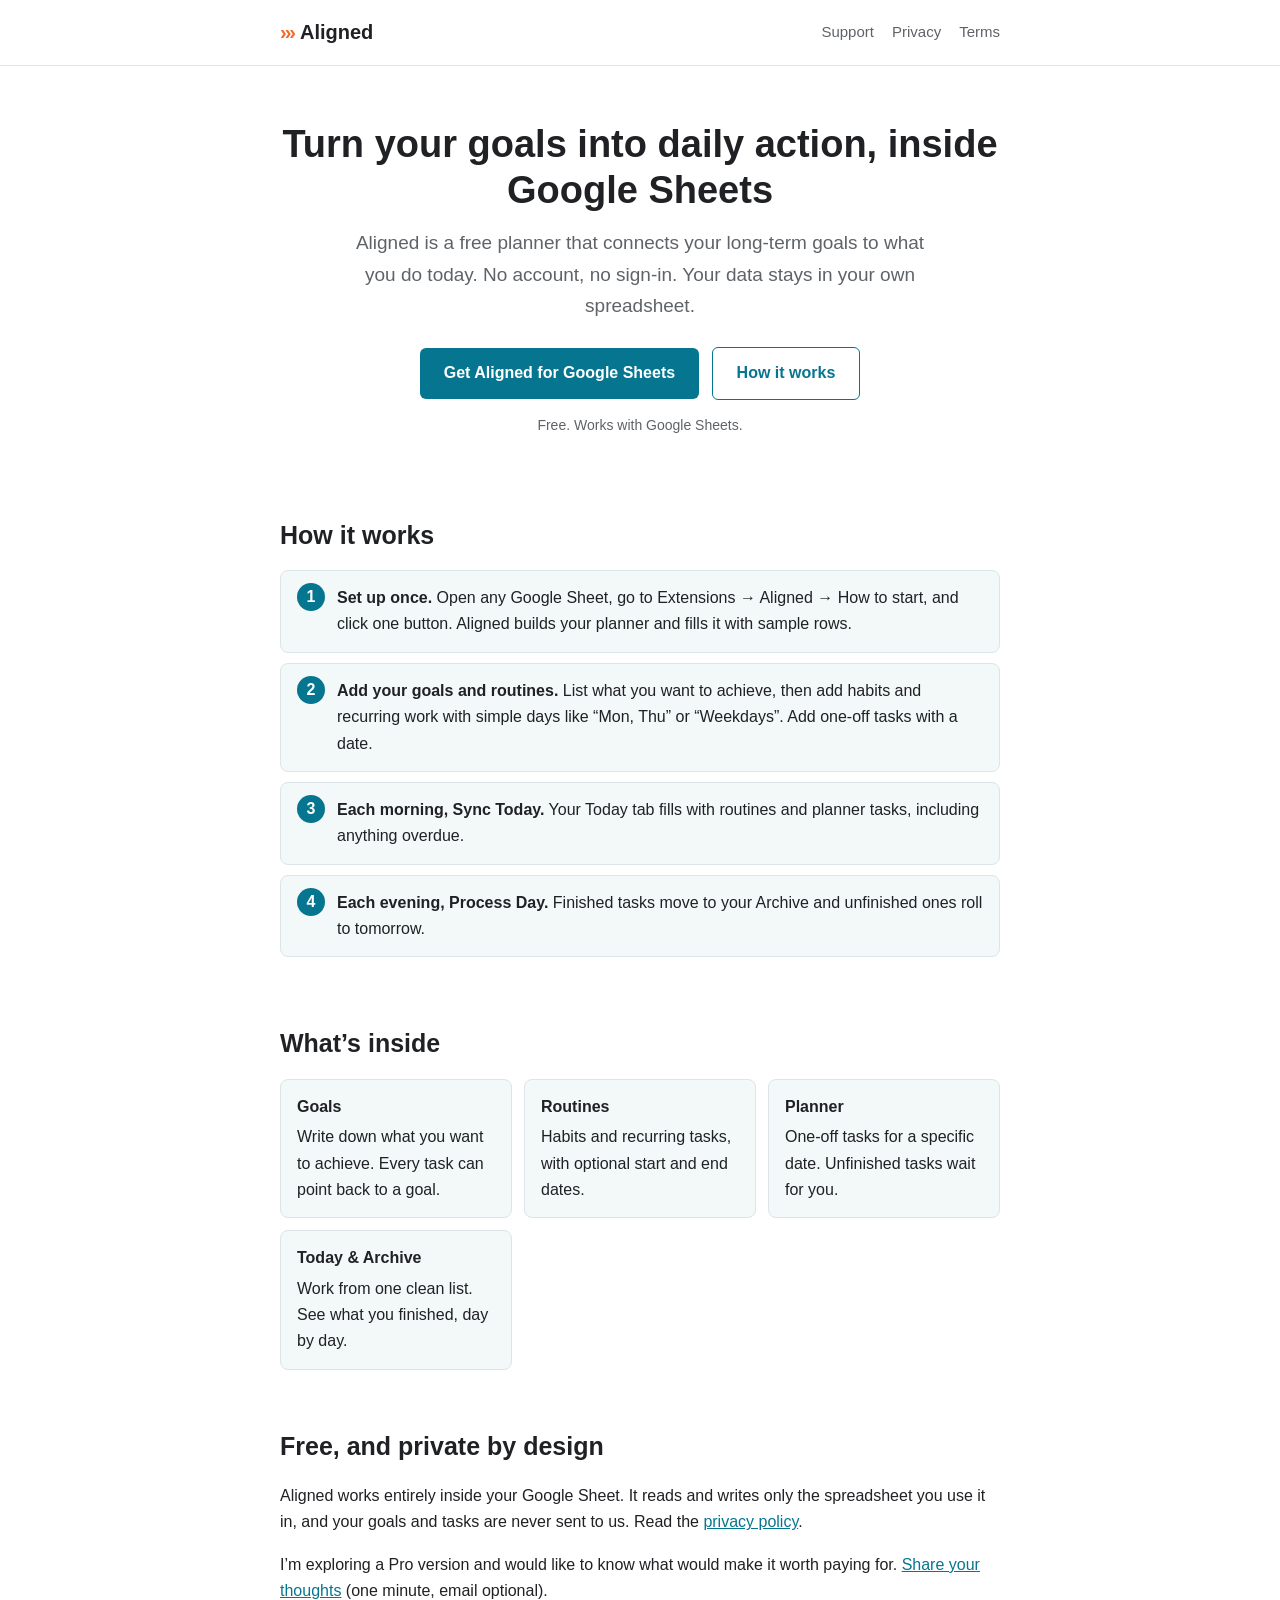
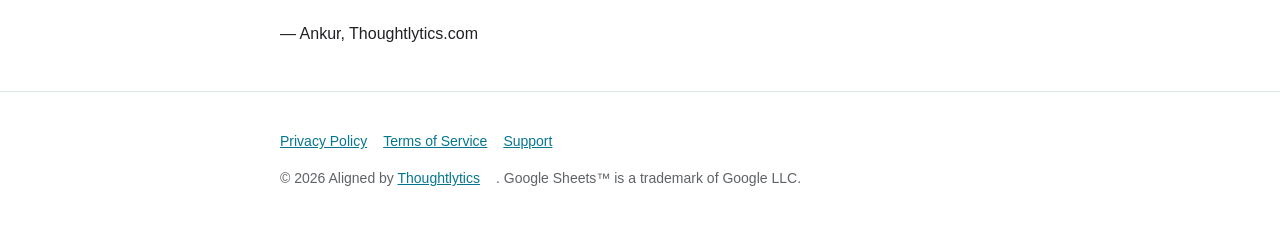
==== index.html @ 9a5f4f5d "website github version 1.0 website is being moved from hosting account to Github" ====
<!DOCTYPE html>
<html lang="en">
<head>
<meta charset="utf-8">
<meta name="viewport" content="width=device-width, initial-scale=1">
<title>Aligned: goals to daily action in Google Sheets</title>
<meta name="description" content="A free planner for Google Sheets that connects your long-term goals to your daily actions.">
<link rel="canonical" href="https://aligned.thoughtlytics.com/">
<link rel="stylesheet" href="/style.css">
</head>
<body>
<header class="site"><div class="wrap">
<a class="logo" href="/"><span class="chev">&rsaquo;&rsaquo;&rsaquo;</span>Aligned</a>
<nav><a href="/support/">Support</a><a href="/privacy/">Privacy</a><a href="/terms/">Terms</a></nav>
</div></header>
<main>
<div class="wrap hero">
<h1>Turn your goals into daily action, inside Google Sheets</h1>
<p class="sub">Aligned is a free planner that connects your long-term goals to what you do today. No account, no sign-in. Your data stays in your own spreadsheet.</p>
<a class="btn" href="https://workspace.google.com/marketplace/app/aligned/665090040611">Get Aligned for Google Sheets</a>
<a class="btn alt" href="#how">How it works</a>
<p class="note">Free. Works with Google Sheets.</p>
</div>

<div class="wrap" id="how"><section>
<h2>How it works</h2>
<ol class="steps">
<li><b>Set up once.</b> Open any Google Sheet, go to Extensions &rarr; Aligned &rarr; How to start, and click one button. Aligned builds your planner and fills it with sample rows.</li>
<li><b>Add your goals and routines.</b> List what you want to achieve, then add habits and recurring work with simple days like &ldquo;Mon, Thu&rdquo; or &ldquo;Weekdays&rdquo;. Add one-off tasks with a date.</li>
<li><b>Each morning, Sync Today.</b> Your Today tab fills with routines and planner tasks, including anything overdue.</li>
<li><b>Each evening, Process Day.</b> Finished tasks move to your Archive and unfinished ones roll to tomorrow.</li>
</ol>
</section></div>

<div class="wrap"><section>
<h2>What&rsquo;s inside</h2>
<div class="grid">
<div class="card"><b>Goals</b>Write down what you want to achieve. Every task can point back to a goal.</div>
<div class="card"><b>Routines</b>Habits and recurring tasks, with optional start and end dates.</div>
<div class="card"><b>Planner</b>One-off tasks for a specific date. Unfinished tasks wait for you.</div>
<div class="card"><b>Today &amp; Archive</b>Work from one clean list. See what you finished, day by day.</div>
</div>
</section></div>

<div class="wrap"><section>
<h2>Free, and private by design</h2>
<p>Aligned works entirely inside your Google Sheet. It reads and writes only the spreadsheet you use it in, and your goals and tasks are never sent to us. Read the <a href="/privacy/">privacy policy</a>.</p>
<p>I&rsquo;m exploring a Pro version and would like to know what would make it worth paying for. <a href="https://forms.gle/t8h22To7EfWL4LYq5">Share your thoughts</a> (one minute, email optional).</p>
<p>&mdash; Ankur, Thoughtlytics.com</p>
</section></div>
</main>
<footer class="site"><div class="wrap">
<p><a href="/privacy/">Privacy Policy</a><a href="/terms/">Terms of Service</a><a href="/support/">Support</a></p>
<p>&copy; 2026 Aligned by <a href="https://www.thoughtlytics.com">Thoughtlytics</a>. Google Sheets&trade; is a trademark of Google LLC.</p>
</div></footer>
</body>
</html>
---- style.css ----
:root{--bg:#ffffff;--fg:#202124;--muted:#5f6368;--brand:#067690;--accent:#f26a2e;--card:#f3f8f9;--line:#dde5e8}
@media (prefers-color-scheme:dark){:root{--bg:#12181b;--fg:#e8eaed;--muted:#9aa0a6;--brand:#4cbfdb;--card:#1b2428;--line:#2b373c}}
*{box-sizing:border-box}
html{scroll-behavior:smooth}
body{margin:0;font-family:-apple-system,"Segoe UI",Roboto,Helvetica,Arial,sans-serif;line-height:1.65;color:var(--fg);background:var(--bg)}
a{color:var(--brand)}
.wrap{max-width:760px;margin:0 auto;padding:0 20px}
header.site{border-bottom:1px solid var(--line)}
header.site .wrap{display:flex;align-items:center;justify-content:space-between;padding-top:16px;padding-bottom:16px}
.logo{font-weight:700;font-size:20px;color:var(--fg);text-decoration:none}
.logo .chev{color:var(--accent);letter-spacing:-2px;margin-right:6px}
nav a{margin-left:18px;text-decoration:none;color:var(--muted);font-size:15px}
nav a:hover{color:var(--brand)}
.hero{padding:56px 0 36px;text-align:center}
.hero h1{font-size:38px;line-height:1.2;margin:0 0 14px}
.hero p.sub{font-size:19px;color:var(--muted);margin:0 auto 26px;max-width:600px}
.btn{display:inline-block;background:var(--brand);color:#fff;padding:12px 24px;border-radius:6px;text-decoration:none;font-weight:600}
.btn.alt{background:transparent;color:var(--brand);border:1px solid var(--brand);margin-left:8px}
.note{font-size:14px;color:var(--muted);margin-top:14px}
section{padding:28px 0}
h2{font-size:25px;margin:0 0 14px}
h3{font-size:18px;margin:22px 0 6px}
.steps{counter-reset:s;list-style:none;padding:0;margin:0}
.steps li{counter-increment:s;background:var(--card);border:1px solid var(--line);border-radius:8px;padding:14px 16px 14px 56px;margin-bottom:10px;position:relative}
.steps li:before{content:counter(s);position:absolute;left:16px;top:12px;width:28px;height:28px;border-radius:50%;background:var(--brand);color:#fff;text-align:center;line-height:28px;font-weight:700}
.grid{display:grid;grid-template-columns:repeat(auto-fit,minmax(210px,1fr));gap:12px}
.card{background:var(--card);border:1px solid var(--line);border-radius:8px;padding:14px 16px}
.card b{display:block;margin-bottom:4px}
.doc{padding:36px 0 56px}
.doc h1{font-size:32px;margin:0 0 4px}
.doc .meta{color:var(--muted);font-size:14px;margin-bottom:22px}
.doc ul{padding-left:22px}
.doc li{margin-bottom:6px}
details{background:var(--card);border:1px solid var(--line);border-radius:8px;padding:12px 16px;margin-bottom:10px}
summary{cursor:pointer;font-weight:600}
details p{margin:10px 0 0}
footer.site{border-top:1px solid var(--line);padding:24px 0;font-size:14px;color:var(--muted)}
footer.site a{margin-right:16px}
@media (max-width:560px){.hero h1{font-size:30px}.btn.alt{margin:10px 0 0}nav a{margin-left:12px}}
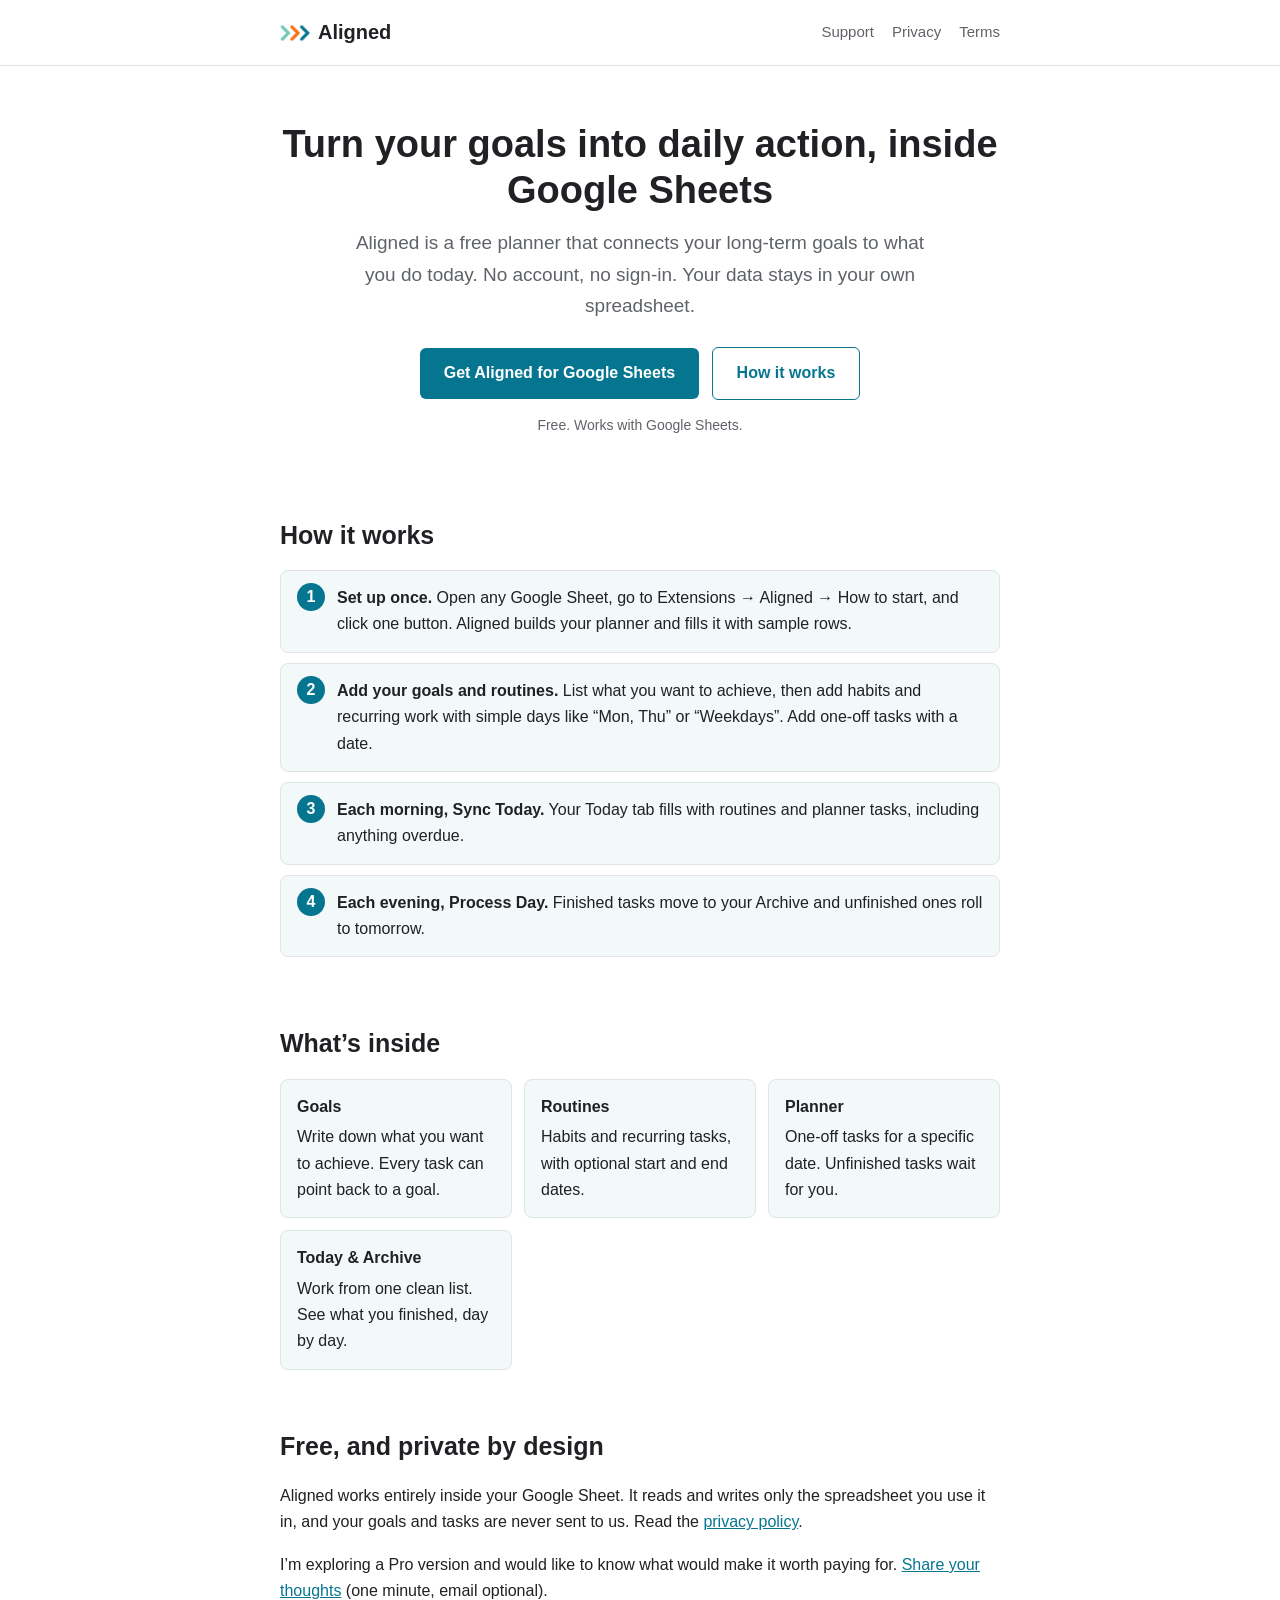
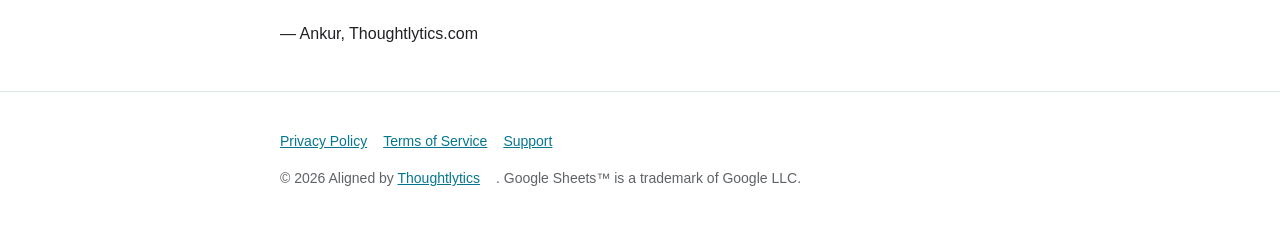
==== commit c962303e: "Add files via upload" ====
--- a/index.html
+++ b/index.html
@@ -6,11 +6,13 @@
 <title>Aligned: goals to daily action in Google Sheets</title>
 <meta name="description" content="A free planner for Google Sheets that connects your long-term goals to your daily actions.">
 <link rel="canonical" href="https://aligned.thoughtlytics.com/">
+<link rel="icon" href="/favicon.ico" sizes="any">
+<link rel="icon" type="image/png" href="/favicon-32x32.png">
 <link rel="stylesheet" href="/style.css">
 </head>
 <body>
 <header class="site"><div class="wrap">
-<a class="logo" href="/"><span class="chev">&rsaquo;&rsaquo;&rsaquo;</span>Aligned</a>
+<a class="logo" href="/"><img src="/logo.png" alt="">Aligned</a>
 <nav><a href="/support/">Support</a><a href="/privacy/">Privacy</a><a href="/terms/">Terms</a></nav>
 </div></header>
 <main>
--- a/style.css
+++ b/style.css
@@ -8,7 +8,8 @@
 header.site{border-bottom:1px solid var(--line)}
 header.site .wrap{display:flex;align-items:center;justify-content:space-between;padding-top:16px;padding-bottom:16px}
 .logo{font-weight:700;font-size:20px;color:var(--fg);text-decoration:none}
-.logo .chev{color:var(--accent);letter-spacing:-2px;margin-right:6px}
+.logo{display:flex;align-items:center}
+.logo img{height:30px;width:auto;margin-right:8px}
 nav a{margin-left:18px;text-decoration:none;color:var(--muted);font-size:15px}
 nav a:hover{color:var(--brand)}
 .hero{padding:56px 0 36px;text-align:center}
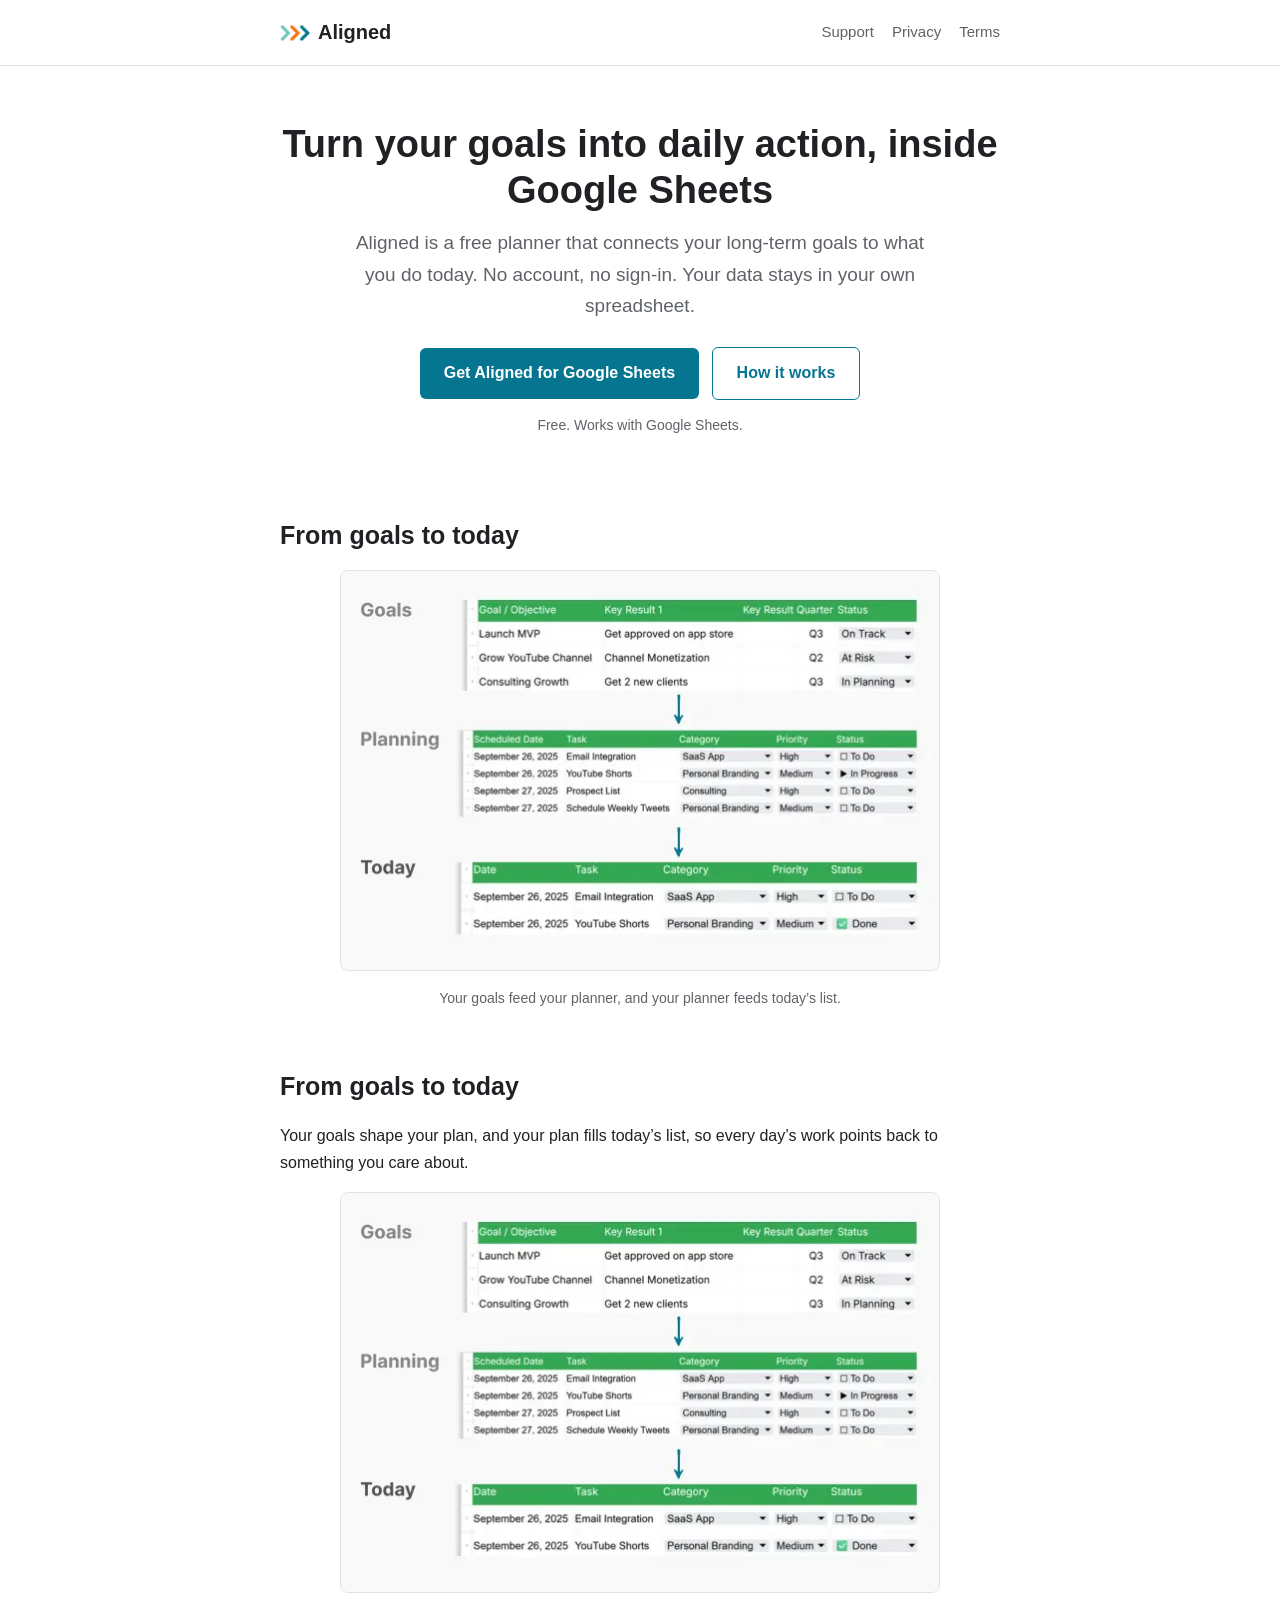
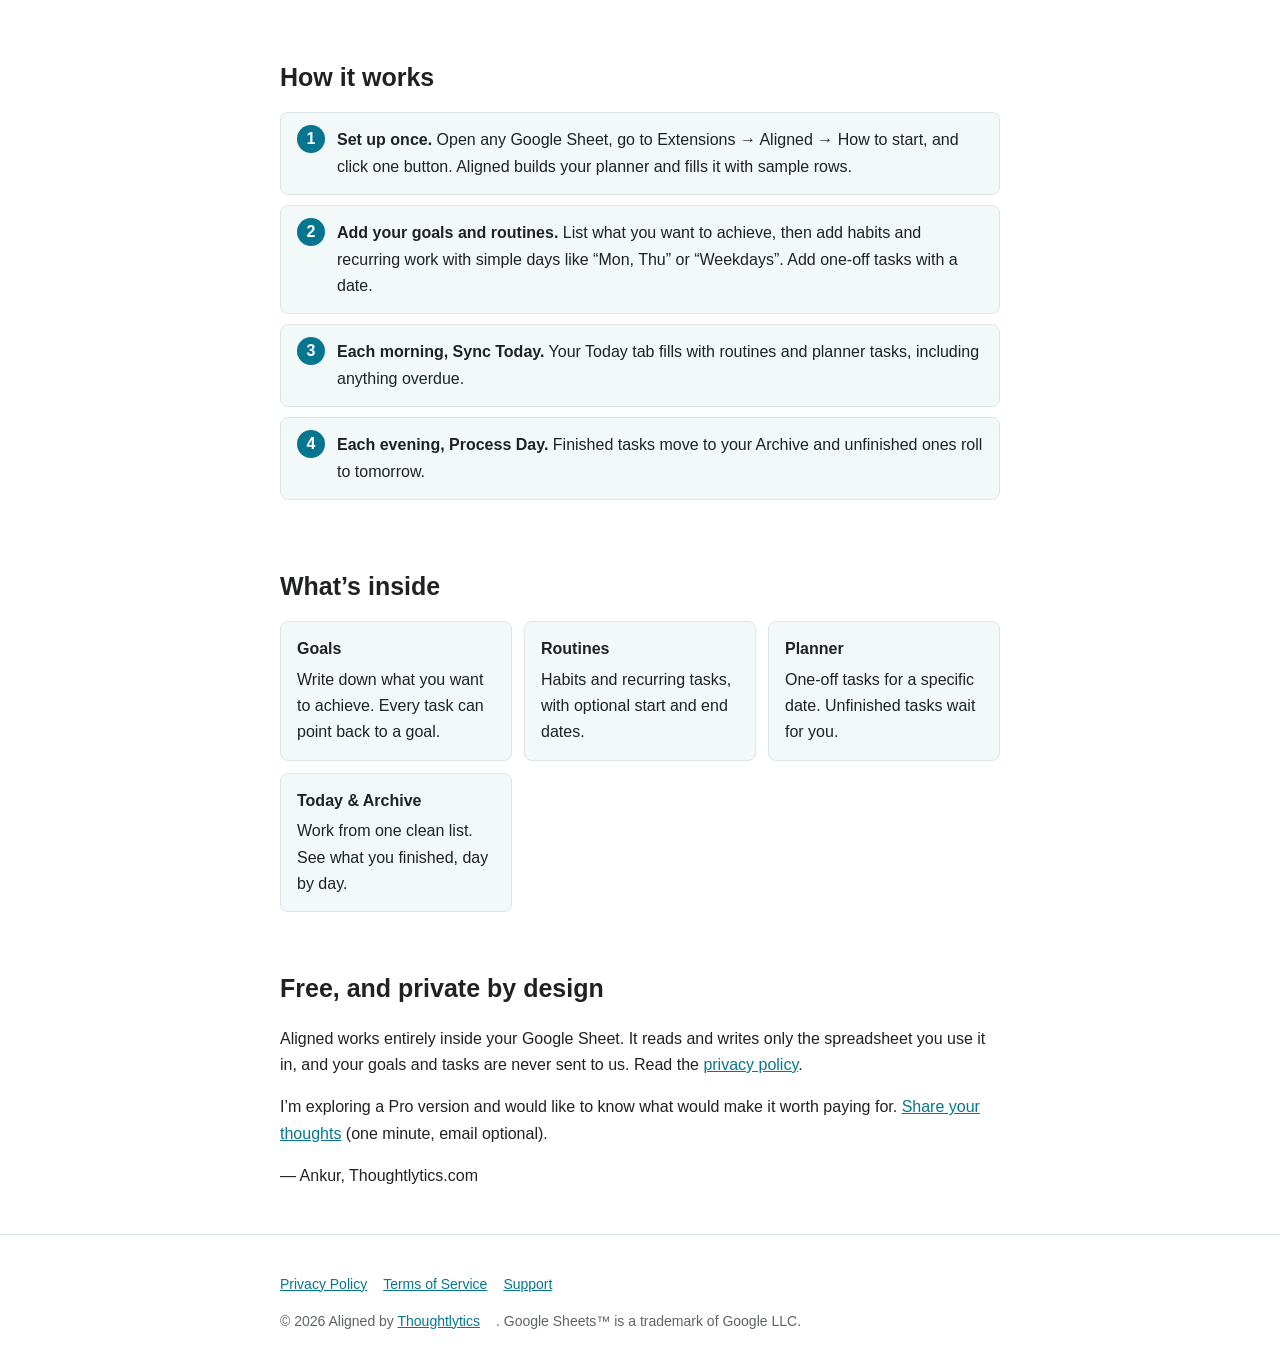
==== commit 4593036e: "Add files via upload" ====
--- a/index.html
+++ b/index.html
@@ -23,6 +23,20 @@
 <a class="btn alt" href="#how">How it works</a>
 <p class="note">Free. Works with Google Sheets.</p>
 </div>
+
+<div class="wrap"><section>
+<h2>From goals to today</h2>
+<figure class="figure">
+<img src="/strategic-alignment.webp" alt="Diagram: your Goals feed your Planner, and your Planner feeds your Today list" loading="lazy">
+<figcaption>Your goals feed your planner, and your planner feeds today&rsquo;s list.</figcaption>
+</figure>
+</section></div>
+
+<div class="wrap"><section>
+<h2>From goals to today</h2>
+<p>Your goals shape your plan, and your plan fills today&rsquo;s list, so every day&rsquo;s work points back to something you care about.</p>
+<figure class="figure"><img src="/strategic-alignment.webp" width="600" height="400" loading="lazy" alt="Diagram: a Goals table feeds a Planning table, which feeds a Today table with task status"></figure>
+</section></div>
 
 <div class="wrap" id="how"><section>
 <h2>How it works</h2>
--- a/style.css
+++ b/style.css
@@ -17,6 +17,8 @@
 .hero p.sub{font-size:19px;color:var(--muted);margin:0 auto 26px;max-width:600px}
 .btn{display:inline-block;background:var(--brand);color:#fff;padding:12px 24px;border-radius:6px;text-decoration:none;font-weight:600}
 .btn.alt{background:transparent;color:var(--brand);border:1px solid var(--brand);margin-left:8px}
+.figure{margin:18px 0 0;text-align:center}
+.figure img{max-width:100%;height:auto;border:1px solid var(--line);border-radius:8px;background:#fff}
 .note{font-size:14px;color:var(--muted);margin-top:14px}
 section{padding:28px 0}
 h2{font-size:25px;margin:0 0 14px}
@@ -38,3 +40,6 @@
 footer.site{border-top:1px solid var(--line);padding:24px 0;font-size:14px;color:var(--muted)}
 footer.site a{margin-right:16px}
 @media (max-width:560px){.hero h1{font-size:30px}.btn.alt{margin:10px 0 0}nav a{margin-left:12px}}
+.figure{margin:0 auto;max-width:600px;text-align:center}
+.figure img{width:100%;height:auto;border:1px solid var(--line);border-radius:8px;background:#fff}
+.figure figcaption{font-size:14px;color:var(--muted);margin-top:8px}
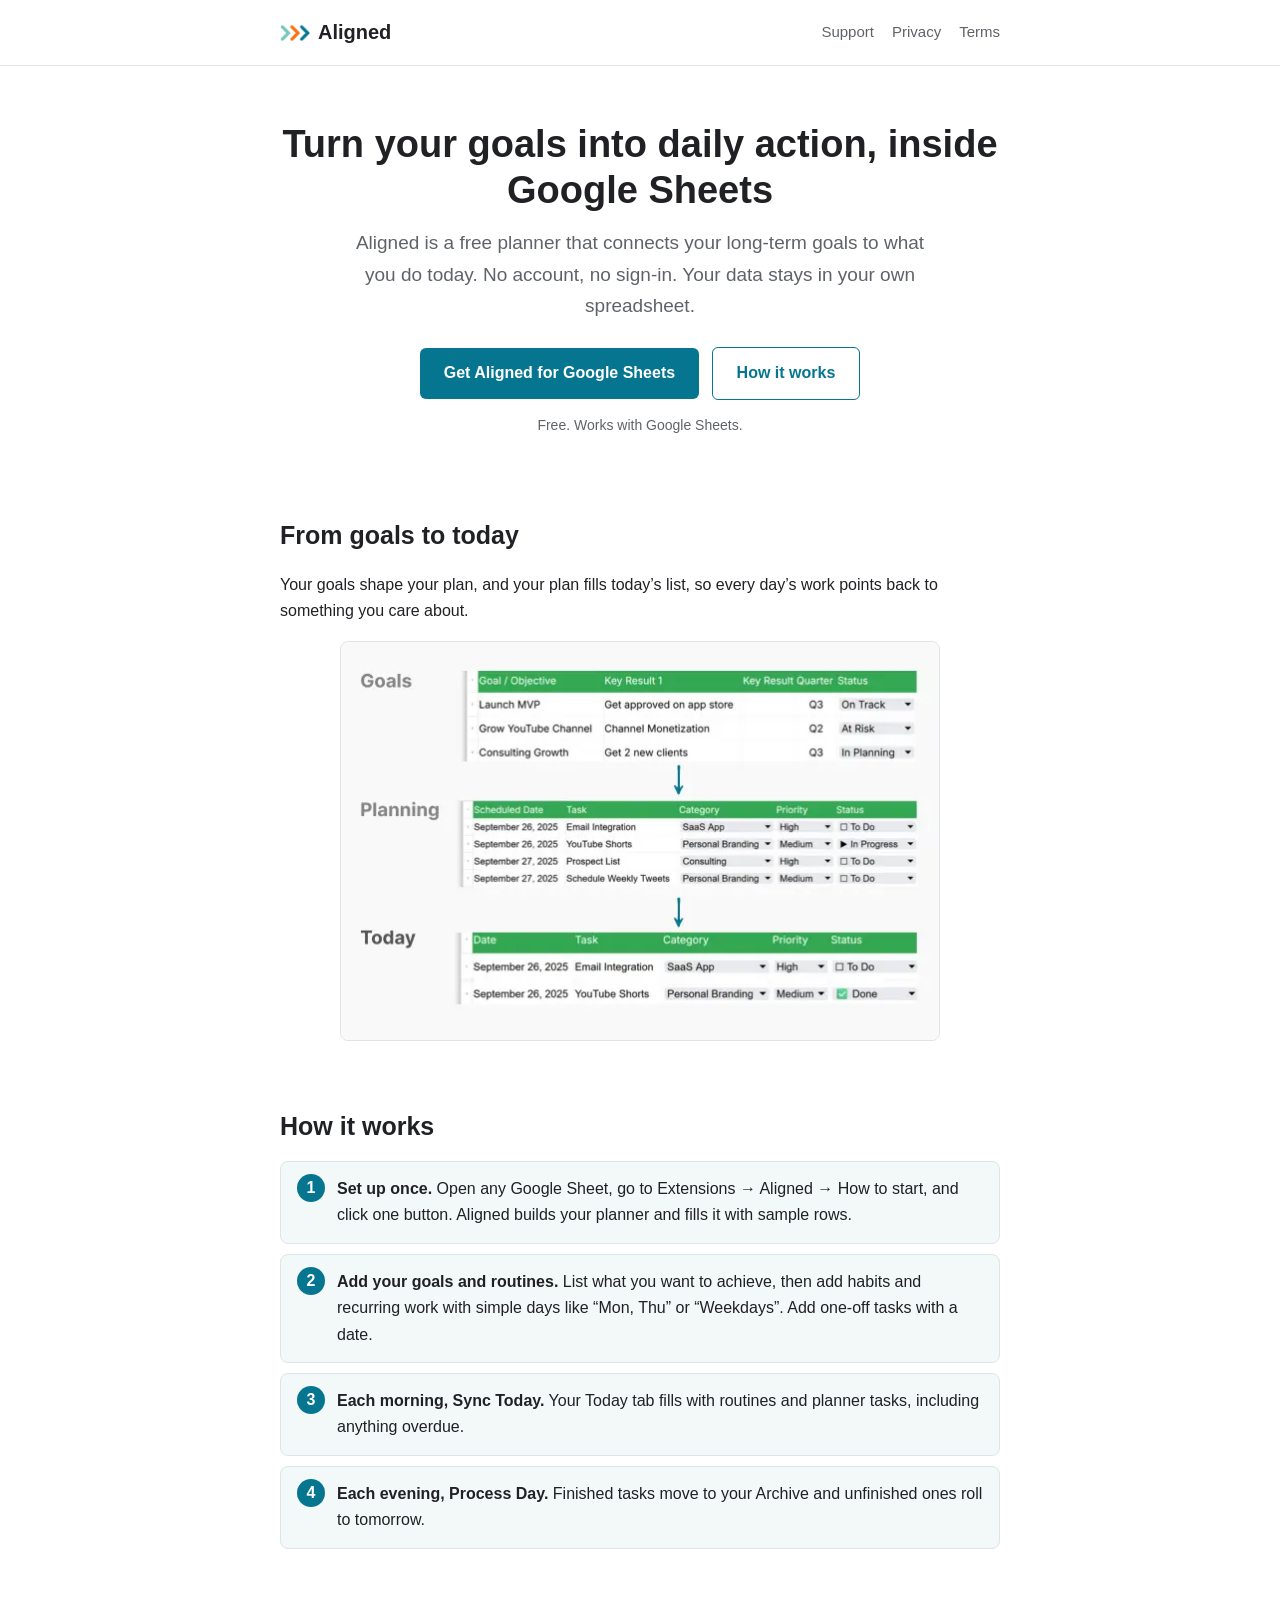
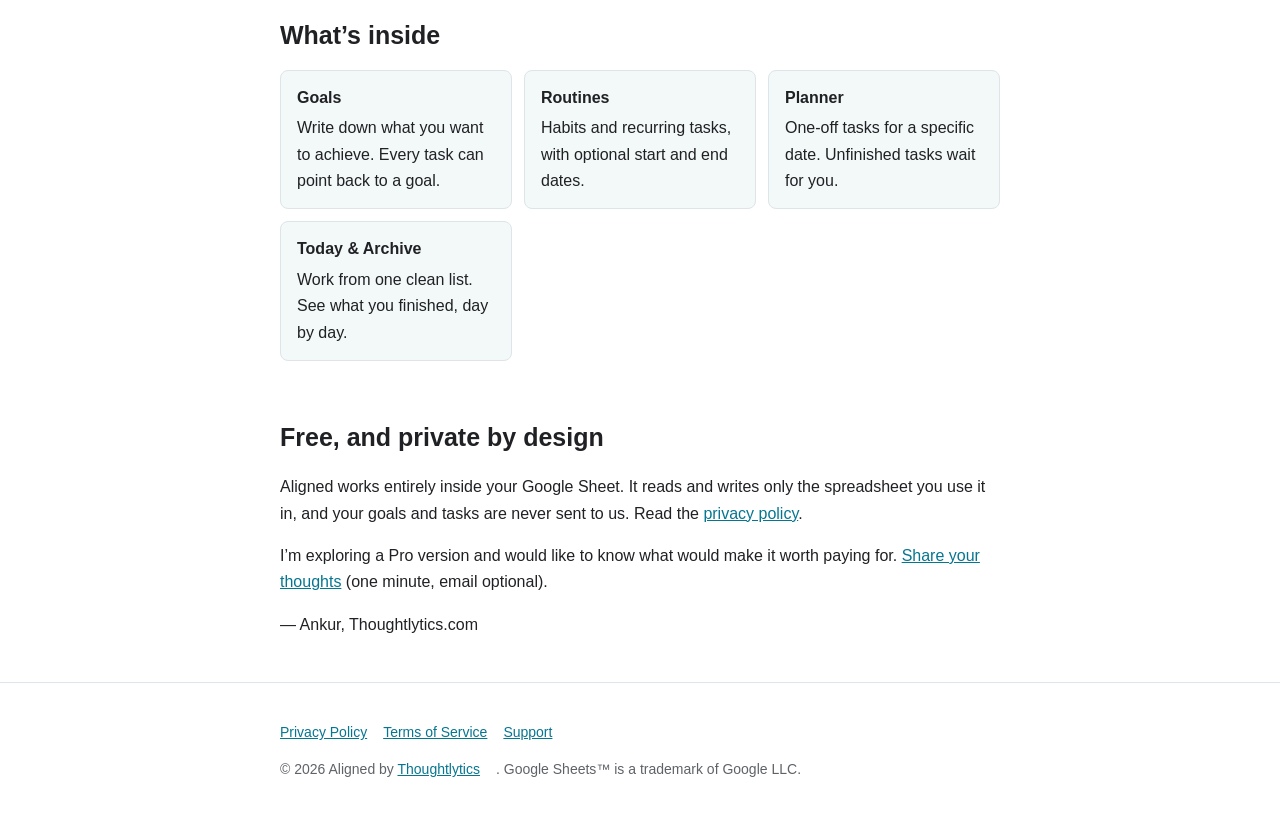
==== commit 3e288aba: "Add files via upload" ====
--- a/index.html
+++ b/index.html
@@ -23,14 +23,6 @@
 <a class="btn alt" href="#how">How it works</a>
 <p class="note">Free. Works with Google Sheets.</p>
 </div>
-
-<div class="wrap"><section>
-<h2>From goals to today</h2>
-<figure class="figure">
-<img src="/strategic-alignment.webp" alt="Diagram: your Goals feed your Planner, and your Planner feeds your Today list" loading="lazy">
-<figcaption>Your goals feed your planner, and your planner feeds today&rsquo;s list.</figcaption>
-</figure>
-</section></div>
 
 <div class="wrap"><section>
 <h2>From goals to today</h2>
